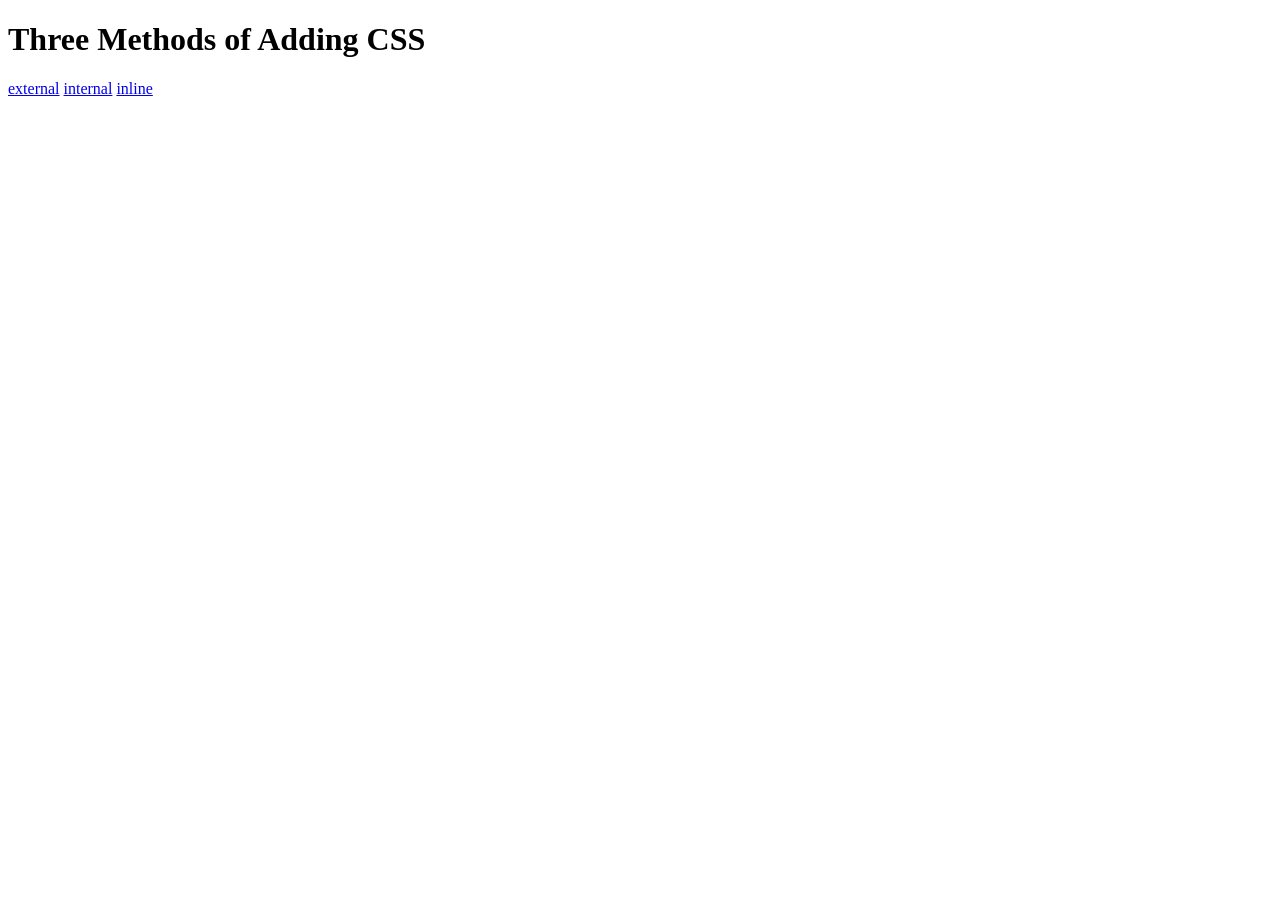
==== index.html @ 0897e7af "Add files via upload" ====
<!DOCTYPE html>
<html lang="en">

<head>
  <meta charset="UTF-8">
  <link rel="stylesheet" href="style.css">
  <title>Adding CSS</title>
</head>

<body>
  <h1>Three Methods of Adding CSS</h1>
  <a href="external.html">external</a>
  <a href="internal.html">internal</a>
  <a href="inline.html">inline</a>
</body>

</html>
---- style.css ----
#external {
  color: green;
}
#inline{ color: blue}
#internal{color:red}
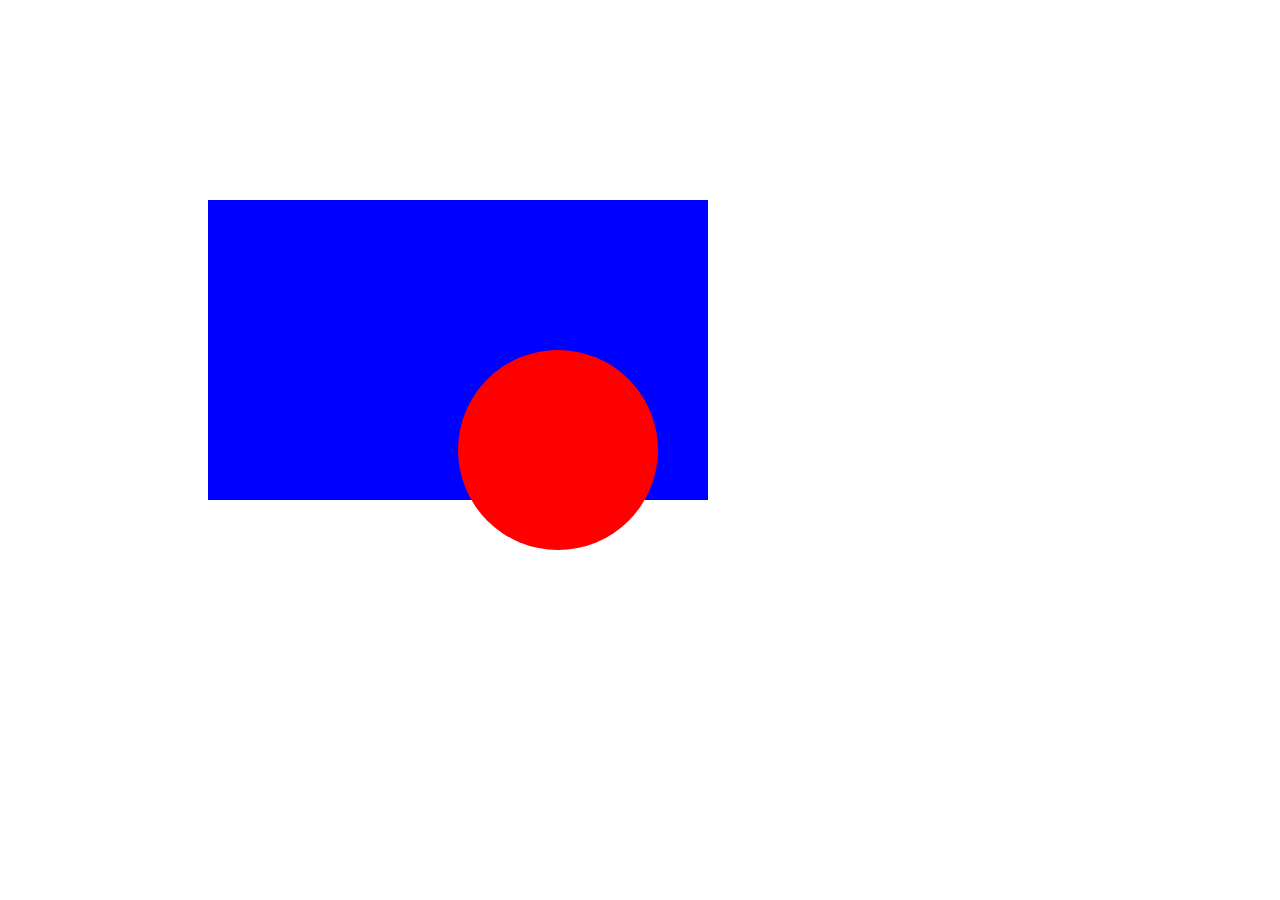
==== commit 97f7dc81: "Add files via upload" ====
--- a/index.html
+++ b/index.html
@@ -1,17 +1,15 @@
-<!DOCTYPE html>
-<html lang="en">
-
-<head>
-  <meta charset="UTF-8">
-  <link rel="stylesheet" href="style.css">
-  <title>Adding CSS</title>
-</head>
-
-<body>
-  <h1>Three Methods of Adding CSS</h1>
-  <a href="external.html">external</a>
-  <a href="internal.html">internal</a>
-  <a href="inline.html">inline</a>
-</body>
-
+<!DOCTYPE html>
+<html lang="en">
+<head>
+    <meta charset="UTF-8">
+    <meta name="viewport" content="width=device-width, initial-scale=1.0">
+    <title>CSS position</title>
+    <link rel="stylesheet" href="style.css">
+</head>
+<body>
+    <div class="box1">
+        <div class="box2"></div>
+    </div>
+
+</body>
 </html>
--- a/style.css
+++ b/style.css
@@ -1,6 +1,16 @@
-
-#external {
-  color: green;
+.box1{
+    height: 300px;
+    width: 500px;
+    background-color: blue;
+    margin: 200px;
+    position: relative;
 }
-#inline{ color: blue}
-#internal{color:red}
+.box2{
+    height: 200px;
+    width: 200px;
+    background-color: red;
+    border-radius: 50%;
+    position: absolute;
+    left: 250px;
+    top: 150px;
+}
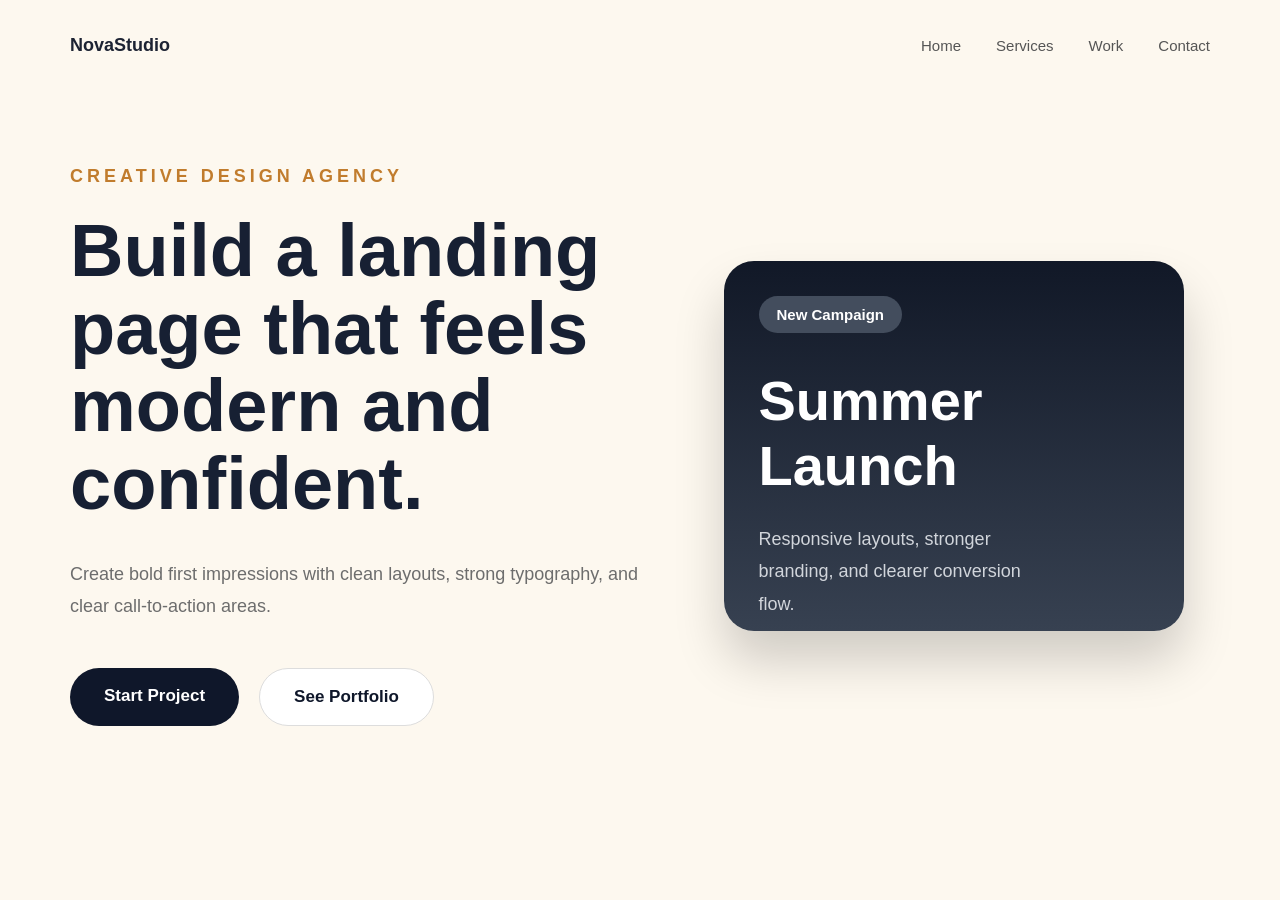
==== commit 3f9ec50c: "Add files via upload" ====
--- a/index.html
+++ b/index.html
@@ -3,13 +3,81 @@
 <head>
     <meta charset="UTF-8">
     <meta name="viewport" content="width=device-width, initial-scale=1.0">
-    <title>CSS position</title>
+    <title>NovaStudio</title>
     <link rel="stylesheet" href="style.css">
 </head>
 <body>
-    <div class="box1">
-        <div class="box2"></div>
-    </div>
+
+<div class="container">
+
+    <header>
+
+        <h1 class="logo">NovaStudio</h1>
+
+        <nav>
+            <h1>Home</h1>
+            <h1>Services</h1>
+            <h1>Work</h1>
+            <h1>Contact</h1>
+        </nav>
+
+    </header>
+
+    <main>
+
+        <section class="left">
+
+            <h1 class="small-title">
+                CREATIVE DESIGN AGENCY
+            </h1>
+
+            <h1 class="main-title">
+                Build a landing page that feels modern and confident.
+            </h1>
+
+            <h1 class="description">
+                Create bold first impressions with clean layouts,
+                strong typography, and clear call-to-action areas.
+            </h1>
+
+            <div class="buttons">
+
+                <h1 class="btn dark">
+                    Start Project
+                </h1>
+
+                <h1 class="btn light">
+                    See Portfolio
+                </h1>
+
+            </div>
+
+        </section>
+
+        <section class="right">
+
+            <div class="card">
+
+                <h1 class="tag">
+                    New Campaign
+                </h1>
+
+                <h1 class="card-title">
+                    Summer Launch
+                </h1>
+
+                <h1 class="card-text">
+                    Responsive layouts, stronger branding,
+                    and clearer conversion flow.
+                </h1>
+
+            </div>
+
+        </section>
+
+    </main>
+
+</div>
 
 </body>
 </html>
--- a/style.css
+++ b/style.css
@@ -1,16 +1,140 @@
-.box1{
-    height: 300px;
-    width: 500px;
-    background-color: blue;
-    margin: 200px;
-    position: relative;
+*{
+    margin:0;
+    padding:0;
+    box-sizing:border-box;
+    font-family:Arial, Helvetica, sans-serif;
 }
-.box2{
-    height: 200px;
-    width: 200px;
-    background-color: red;
-    border-radius: 50%;
-    position: absolute;
-    left: 250px;
-    top: 150px;
+
+body{
+    background:#fdf8ef;
+}
+
+.container{
+    width:100%;
+    min-height:100vh;
+    padding:35px 70px;
+}
+
+
+
+header{
+    display:flex;
+    justify-content:space-between;
+    align-items:center;
+    margin-bottom:110px;
+}
+
+.logo{
+    font-size:18px;
+    color:#1d2333;
+}
+
+nav{
+    display:flex;
+    gap:35px;
+}
+
+nav h1{
+    font-size:15px;
+    font-weight:400;
+    color:#555;
+}
+
+
+
+main{
+    display:flex;
+    justify-content:space-between;
+    align-items:center;
+}
+
+.left{
+    width:52%;
+}
+
+.small-title{
+    font-size:18px;
+    color:#c17c2d;
+    letter-spacing:4px;
+    margin-bottom:25px;
+}
+
+.main-title{
+    font-size:74px;
+    color:#172033;
+    line-height:1.05;
+    width:620px;
+    margin-bottom:35px;
+}
+
+.description{
+    width:610px;
+    font-size:18px;
+    font-weight:400;
+    color:#6d6d6d;
+    line-height:1.8;
+    margin-bottom:45px;
+}
+
+.buttons{
+    display:flex;
+    gap:20px;
+}
+
+.btn{
+    padding:18px 34px;
+    border-radius:40px;
+    font-size:17px;
+}
+
+.dark{
+    background:#0f172a;
+    color:white;
+}
+
+.light{
+    background:white;
+    color:#0f172a;
+    border:1px solid #ddd;
+}
+
+
+
+.right{
+    width:45%;
+    display:flex;
+    justify-content:center;
+}
+
+.card{
+    width:460px;
+    height:370px;
+    background:linear-gradient(to bottom,#111827,#374151);
+    border-radius:30px;
+    padding:35px;
+    box-shadow:0 30px 50px rgba(0,0,0,.18);
+}
+
+.tag{
+    display:inline-block;
+    background:#434d5d;
+    color:white;
+    font-size:15px;
+    padding:10px 18px;
+    border-radius:20px;
+    margin-bottom:35px;
+}
+
+.card-title{
+    font-size:56px;
+    color:white;
+    margin-bottom:25px;
+}
+
+.card-text{
+    font-size:18px;
+    color:#d1d5db;
+    font-weight:400;
+    line-height:1.8;
+    width:300px;
 }
